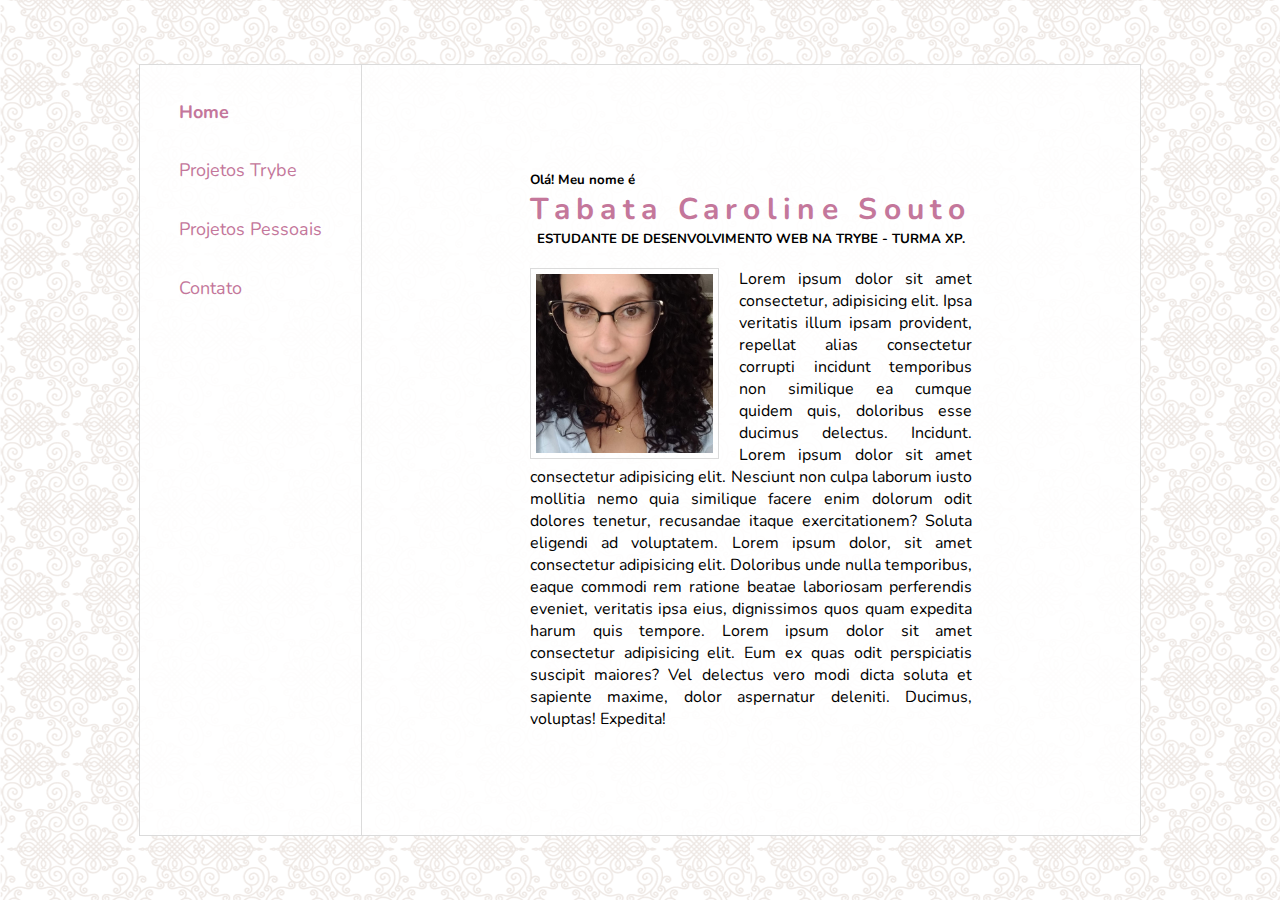
==== index.html @ bd57bc15 "renomeando arquivo home para index" ====
<!DOCTYPE html>
<html lang="pt-br">

  <head>

    <meta charset="UTF-8">
    <title>Meu Portifólio!</title>
    <link href="styles/style.css" rel="stylesheet" type="text/css">

    <link href="https://fonts.googleapis.com/css2?family=Nunito:ital,wght@0,200;0,300;0,400;0,500;0,600;0,700;0,800;0,900;1,200;1,300;1,400;1,500;1,600;1,700;1,800;1,900&display=swap" rel="stylesheet">

  </head>
    
  <body>

    <main id="all" class="content-all">

      <header id="menu">
        <ul id="list-menu" class="content-list">
          <li><a href="index.html"><strong>Home</strong></a></li>
          <li><a href="projetos-trybe.html">Projetos Trybe</a></li>
          <li><a href="projetos-pessoais.html">Projetos Pessoais</a></li>
          <li><a href="contato.html">Contato</a></li>
        </ul>
      </header>

      <section id="desc">
        <div id="container-texto">
          
          <div id="titulos">
            <h5>Olá! Meu nome é</h5>
            <h1>Tabata Caroline Souto</h1>
            <h5>Estudante de Desenvolvimento Web na Trybe - turma XP.</h5>
          </div>
          
          <div id="texto">
            <img id="img-tabata" src="./imagens/tabata.jpeg" alt="Tabata Souto">
            <p>
              Lorem ipsum dolor sit amet consectetur, adipisicing elit. Ipsa veritatis illum ipsam provident, repellat alias consectetur corrupti incidunt temporibus non similique ea cumque quidem quis, doloribus esse ducimus delectus. Incidunt. Lorem ipsum dolor sit amet consectetur adipisicing elit. Nesciunt non culpa laborum iusto mollitia nemo quia similique facere enim dolorum odit dolores tenetur, recusandae itaque exercitationem? Soluta eligendi ad voluptatem. Lorem ipsum dolor, sit amet consectetur adipisicing elit. Doloribus unde nulla temporibus, eaque commodi rem ratione beatae laboriosam perferendis eveniet, veritatis ipsa eius, dignissimos quos quam expedita harum quis tempore. Lorem ipsum dolor sit amet consectetur adipisicing elit. Eum ex quas odit perspiciatis suscipit maiores? Vel delectus vero modi dicta soluta et sapiente maxime, dolor aspernatur deleniti. Ducimus, voluptas! Expedita!
            </p>
          </div>

        </div>
      </section>
    </main>

  </body>

</html>
---- styles/style.css ----
* {
  margin: 0;
  padding: 0;
}

body {
  display: flex;
  justify-content: center;
  min-height:100vh;
  background: url('../imagens/bg.png');
}

#all {
  display: flex;
  background-color: rgba(255, 255, 255, 0.897);
  border: solid 1px rgb(219, 219, 219);
  font-family: 'Nunito', sans-serif;
  max-width: 1000px;
  margin: 5%;
}

/* ESTILIZAÇÕES MENU */
#menu {
  display: flex;
  flex-direction: row;
  justify-content: center;
  flex-basis: 30%;
  border-right: solid 1px rgb(219, 219, 219);
  font-size: 18px;
}

#list-menu {
  display: flex;
  flex-direction: column;
  justify-content: space-evenly;
  list-style: none;
  max-height: 35%;
}

#list-menu > li > a {
  text-decoration: none;
  color: rgb(196, 119, 155);
}

/* ESTILIZAÇÕE HOME */
#desc {
  display: flex;
  justify-content: center;
  margin: 20px;
  flex-basis: 100%;
}

#container-texto {
  text-align: justify;
  flex-basis: 60%;
  align-self: center;
}

#titulos > h1 {
  text-align: center;
  font-size: 30px;
  letter-spacing: 6.3px;
  color: rgb(196, 119, 155);
}

#titulos > h5:nth-child(3) {
  text-transform: uppercase;
  text-align: center;

}

#texto {
  margin-top: 20px;
}

#img-tabata {
  max-width: 40%;
  border: solid 1px rgb(219, 219, 219);
  padding: 5px;
  float: left;
  margin: 0 20px 0 0;
}
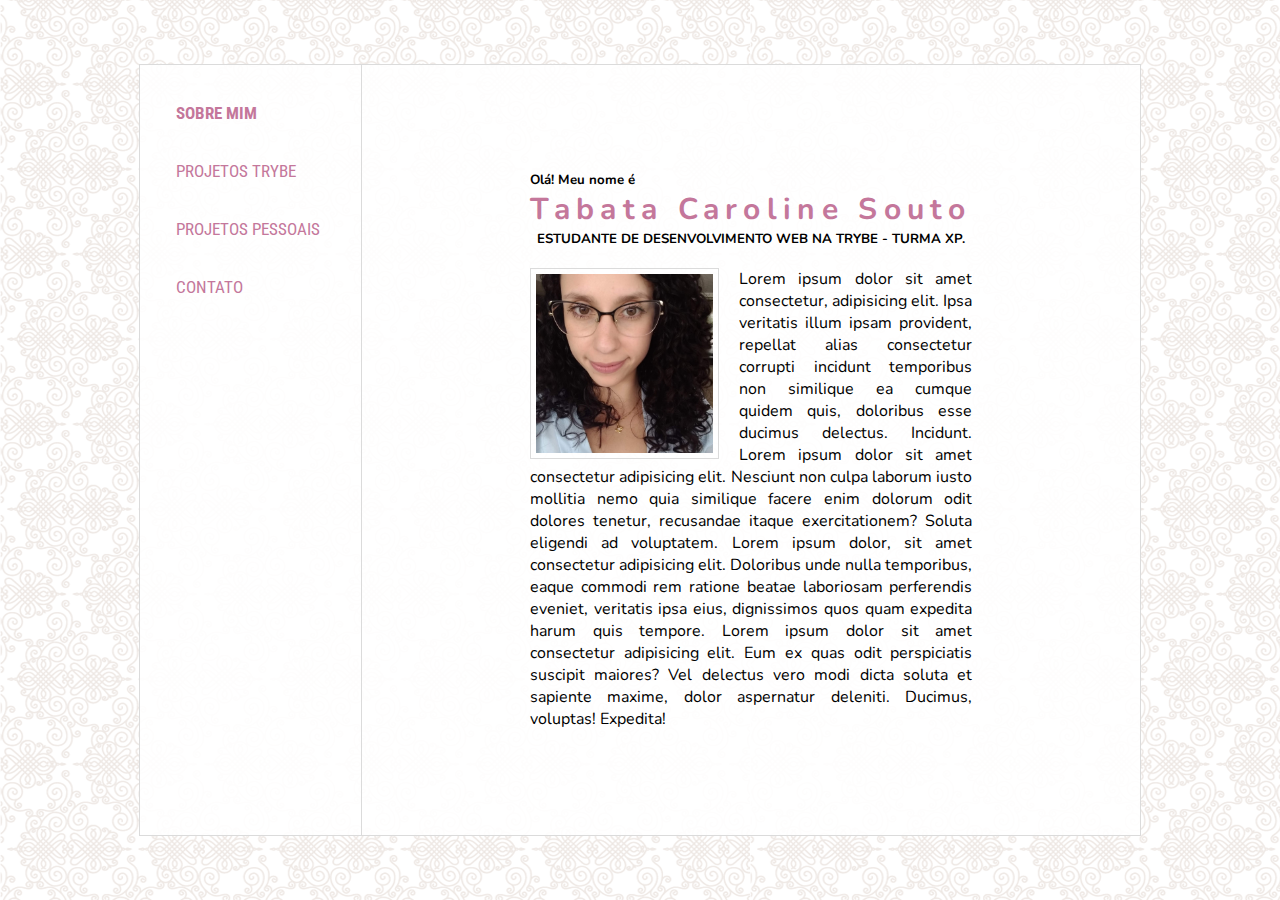
==== commit 17b0ec27: "alteraçao da font no menu" ====
--- a/index.html
+++ b/index.html
@@ -7,7 +7,7 @@
     <title>Meu Portifólio!</title>
     <link href="styles/style.css" rel="stylesheet" type="text/css">
 
-    <link href="https://fonts.googleapis.com/css2?family=Nunito:ital,wght@0,200;0,300;0,400;0,500;0,600;0,700;0,800;0,900;1,200;1,300;1,400;1,500;1,600;1,700;1,800;1,900&display=swap" rel="stylesheet">
+    <link href="https://fonts.googleapis.com/css2?family=Nunito:ital,wght@0,200;0,300;0,400;0,500;0,600;0,700;0,800;0,900;1,200;1,300;1,400;1,500;1,600;1,700;1,800;1,900&family=Roboto+Condensed:ital,wght@0,300;0,400;0,700;1,300;1,400;1,700&display=swap" rel="stylesheet">
 
   </head>
     
@@ -17,7 +17,7 @@
 
       <header id="menu">
         <ul id="list-menu" class="content-list">
-          <li><a href="index.html"><strong>Home</strong></a></li>
+          <li><a href="index.html"><strong>Sobre Mim</strong></a></li>
           <li><a href="projetos-trybe.html">Projetos Trybe</a></li>
           <li><a href="projetos-pessoais.html">Projetos Pessoais</a></li>
           <li><a href="contato.html">Contato</a></li>
--- a/styles/style.css
+++ b/styles/style.css
@@ -23,10 +23,11 @@
 #menu {
   display: flex;
   flex-direction: row;
-  justify-content: center;
   flex-basis: 30%;
   border-right: solid 1px rgb(219, 219, 219);
-  font-size: 18px;
+  font-family: 'Roboto Condensed', sans-serif;
+  font-size: 17px;
+  text-transform: uppercase;
 }
 
 #list-menu {
@@ -34,6 +35,7 @@
   flex-direction: column;
   justify-content: space-evenly;
   list-style: none;
+  padding: 0 36px;
   max-height: 35%;
 }
 
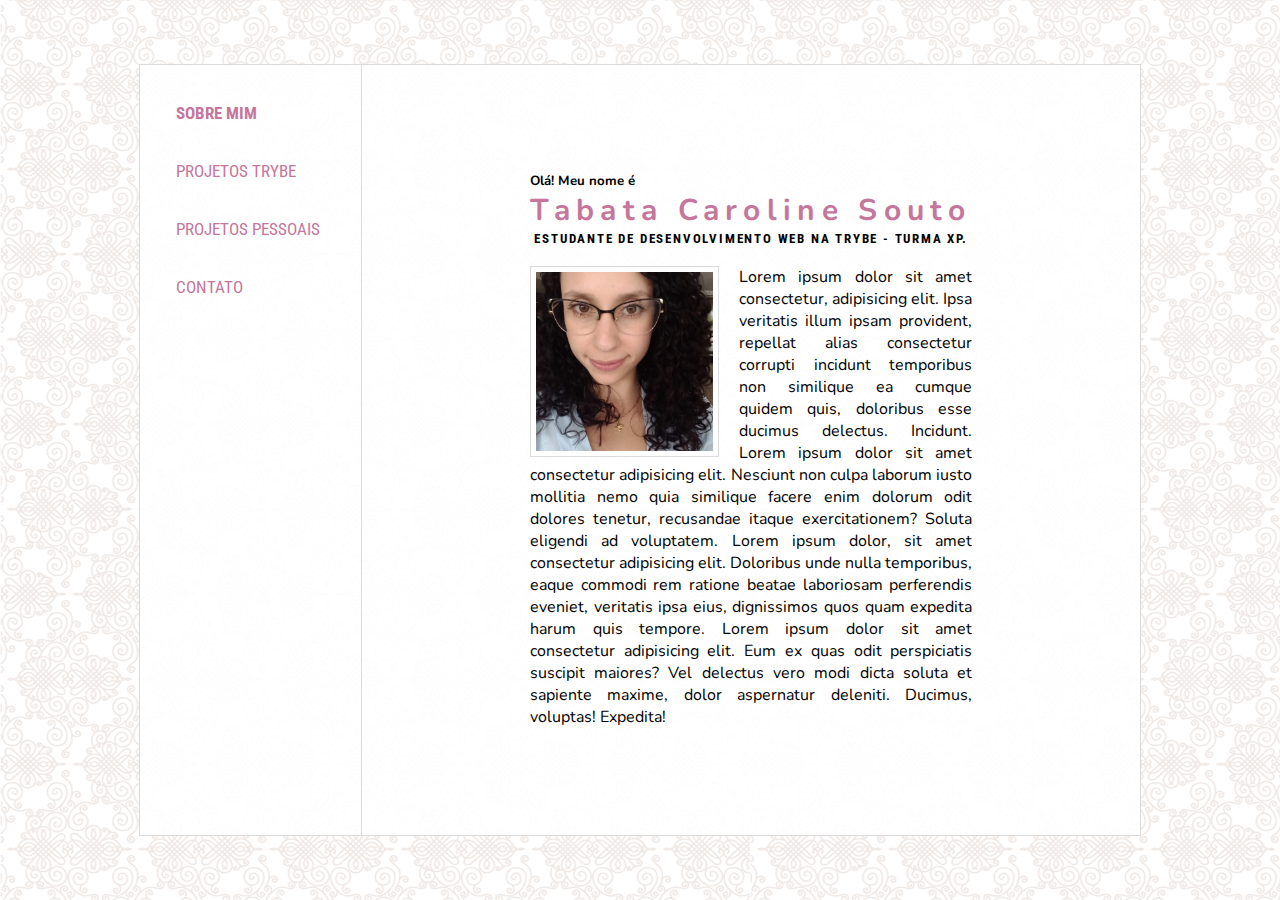
==== commit 0763589e: "corrigindo title pagina" ====
--- a/index.html
+++ b/index.html
@@ -4,7 +4,7 @@
   <head>
 
     <meta charset="UTF-8">
-    <title>Meu Portifólio!</title>
+    <title>Meu Portfólio</title>
     <link href="styles/style.css" rel="stylesheet" type="text/css">
 
     <link href="https://fonts.googleapis.com/css2?family=Nunito:ital,wght@0,200;0,300;0,400;0,500;0,600;0,700;0,800;0,900;1,200;1,300;1,400;1,500;1,600;1,700;1,800;1,900&family=Roboto+Condensed:ital,wght@0,300;0,400;0,700;1,300;1,400;1,700&display=swap" rel="stylesheet">
--- a/styles/style.css
+++ b/styles/style.css
@@ -68,7 +68,8 @@
 #titulos > h5:nth-child(3) {
   text-transform: uppercase;
   text-align: center;
-
+  font-family: 'Roboto Condensed', sans-serif;
+  letter-spacing: 1.8px;
 }
 
 #texto {
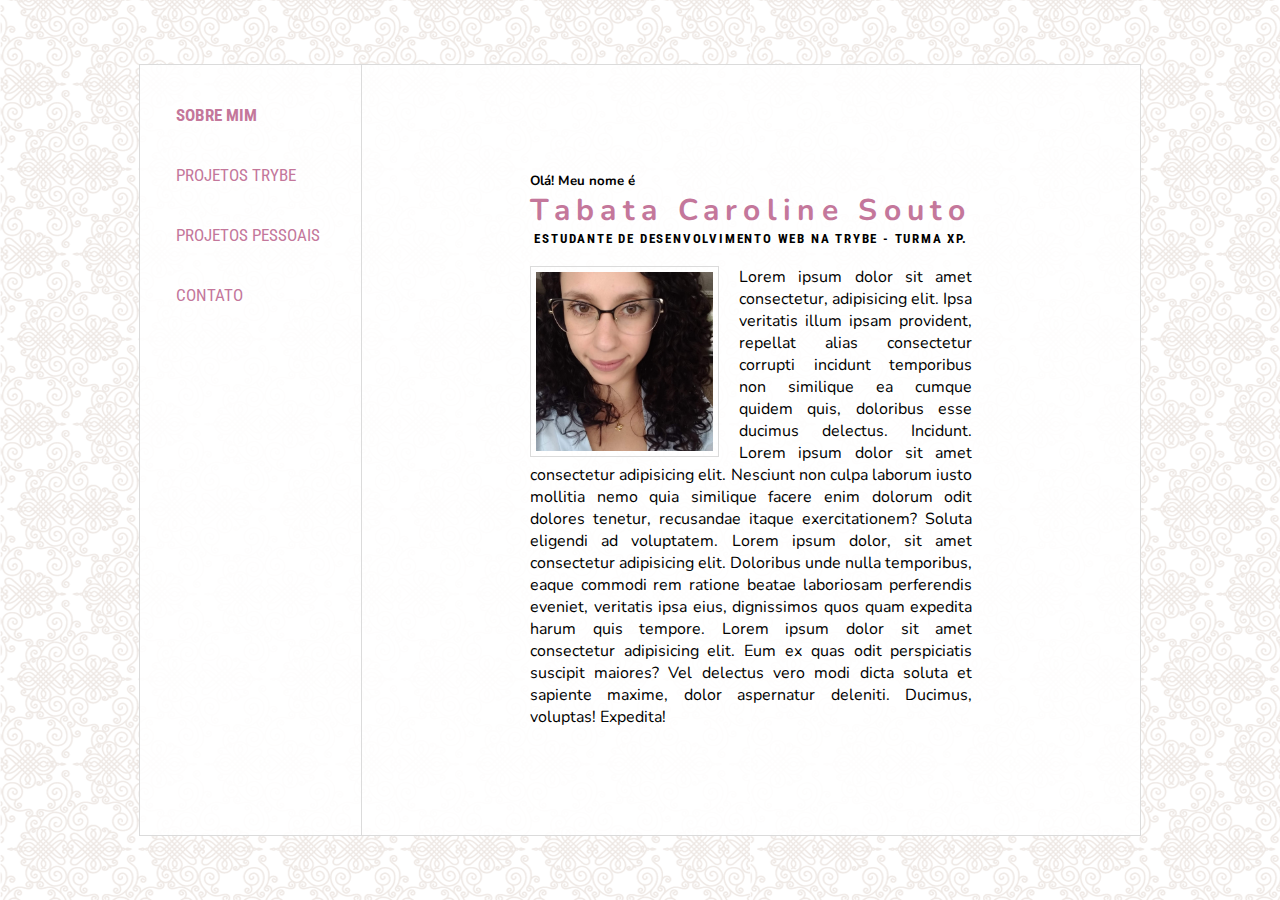
==== commit 2223b8f4: "pagina de contato quase finalizada" ====
--- a/index.html
+++ b/index.html
@@ -5,14 +5,13 @@
 
     <meta charset="UTF-8">
     <title>Meu Portfólio</title>
-    <link href="styles/style.css" rel="stylesheet" type="text/css">
+    <link href="styles/style-index.css" rel="stylesheet" type="text/css">
 
     <link href="https://fonts.googleapis.com/css2?family=Nunito:ital,wght@0,200;0,300;0,400;0,500;0,600;0,700;0,800;0,900;1,200;1,300;1,400;1,500;1,600;1,700;1,800;1,900&family=Roboto+Condensed:ital,wght@0,300;0,400;0,700;1,300;1,400;1,700&display=swap" rel="stylesheet">
 
   </head>
     
   <body>
-
     <main id="all" class="content-all">
 
       <header id="menu">
@@ -42,8 +41,8 @@
 
         </div>
       </section>
+
     </main>
-
   </body>
 
 </html>--- a/styles/style-index.css
+++ b/styles/style-index.css
@@ -0,0 +1,86 @@
+* {
+  margin: 0;
+  padding: 0;
+}
+
+body {
+  display: flex;
+  justify-content: center;
+  min-height:100vh;
+  max-height: 50vh;
+  background: url('../imagens/bg.png');
+}
+
+#all {
+  display: flex;
+  background-color: rgba(255, 255, 255, 0.897);
+  border: solid 1px rgb(219, 219, 219);
+  font-family: 'Nunito', sans-serif;
+  max-width: 1000px;
+  margin: 5%;
+}
+
+/* ESTILIZAÇÕES MENU */
+#menu {
+  display: flex;
+  flex-direction: row;
+  flex-basis: 30%;
+  border-right: solid 1px rgb(219, 219, 219);
+  font-family: 'Roboto Condensed', sans-serif;
+  font-size: 17px;
+  text-transform: uppercase;
+}
+
+#list-menu {
+  display: flex;
+  flex-direction: column;
+  justify-content: space-evenly;
+  list-style: none;
+  padding: 0 36px;
+  height: 280px;
+}
+
+#list-menu > li > a {
+  text-decoration: none;
+  color: rgb(196, 119, 155);
+}
+
+/* ESTILIZAÇÕE SOBRE MIM */
+#desc {
+  display: flex;
+  justify-content: center;
+  margin: 20px;
+  flex-basis: 100%;
+}
+
+#container-texto {
+  text-align: justify;
+  flex-basis: 60%;
+  align-self: center;
+}
+
+#titulos > h1 {
+  text-align: center;
+  font-size: 30px;
+  letter-spacing: 6.3px;
+  color: rgb(196, 119, 155);
+}
+
+#titulos > h5:nth-child(3) {
+  text-transform: uppercase;
+  text-align: center;
+  font-family: 'Roboto Condensed', sans-serif;
+  letter-spacing: 1.8px;
+}
+
+#texto {
+  margin-top: 20px;
+}
+
+#img-tabata {
+  max-width: 40%;
+  border: solid 1px rgb(219, 219, 219);
+  padding: 5px;
+  float: left;
+  margin: 0 20px 0 0;
+}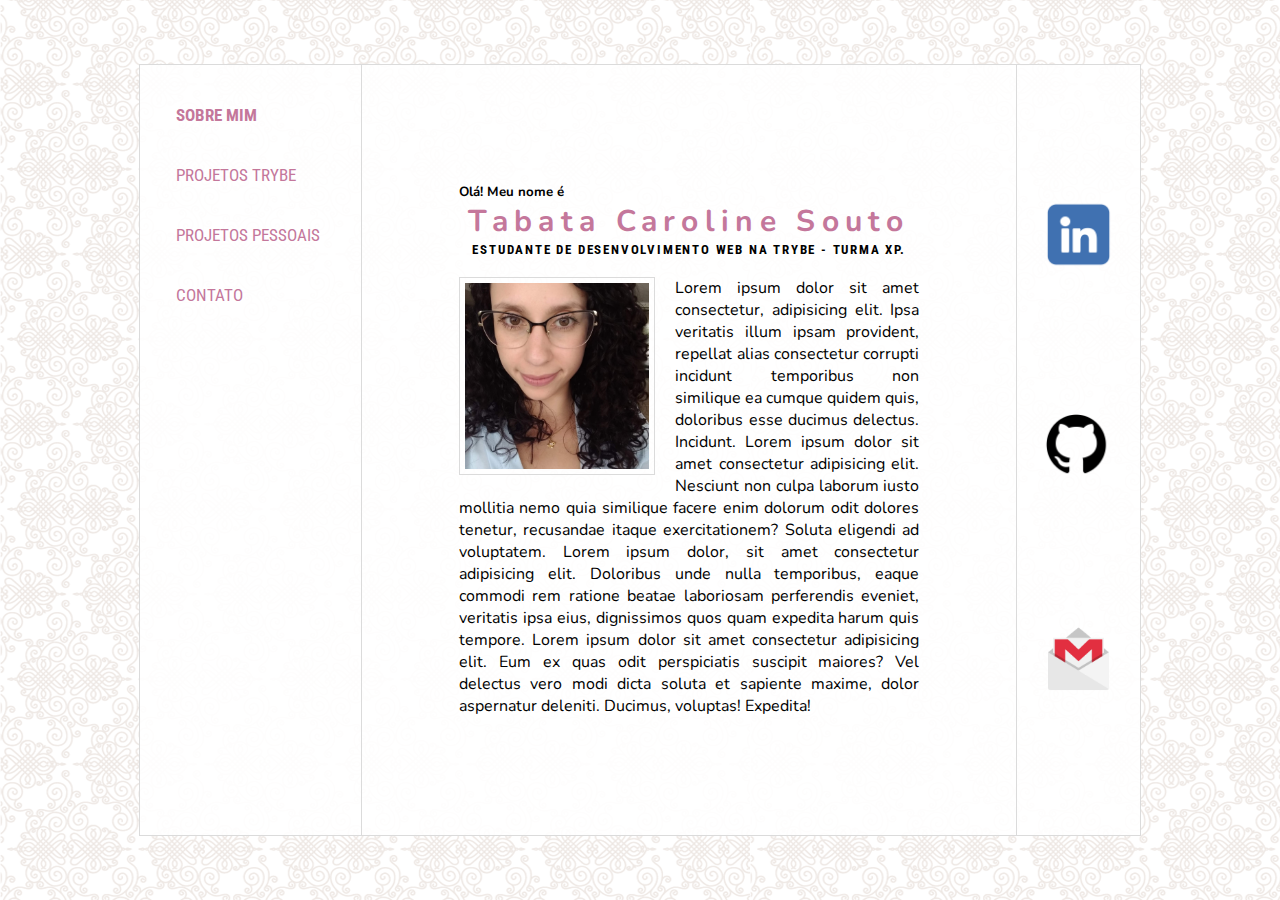
==== commit 9687b51e: "Paginas Projeto Trybe e Pessoais, e Contato: finalizadas" ====
--- a/index.html
+++ b/index.html
@@ -42,6 +42,14 @@
         </div>
       </section>
 
+      <section id="social-networks">
+        <nav>
+          <a href="https://www.linkedin.com/in/tabatasouto/"><img src="./imagens/linkedin.png" alt="Linkedin" ></a>
+          <a href="https://github.com/TabataSouto"><img src="./imagens/github.png" alt="github"></a>
+          <a href="contato.html"><img src="./imagens/gmail.png" alt="email"></a>
+        </nav>
+      </section>
+
     </main>
   </body>
 
--- a/styles/style-index.css
+++ b/styles/style-index.css
@@ -24,7 +24,7 @@
 #menu {
   display: flex;
   flex-direction: row;
-  flex-basis: 30%;
+  flex-basis: 36%;
   border-right: solid 1px rgb(219, 219, 219);
   font-family: 'Roboto Condensed', sans-serif;
   font-size: 17px;
@@ -55,7 +55,7 @@
 
 #container-texto {
   text-align: justify;
-  flex-basis: 60%;
+  flex-basis: 75%;
   align-self: center;
 }
 
@@ -83,4 +83,21 @@
   padding: 5px;
   float: left;
   margin: 0 20px 0 0;
+}
+
+#social-networks {
+  flex-basis: 20%;
+  border-left: solid 1px rgb(219, 219, 219);
+  text-align: center;
+}
+
+#social-networks > nav {
+  display: flex;
+  flex-direction: column;
+  justify-content: space-evenly;
+  height: 100%;
+}
+
+#social-networks > nav > a > img {
+  width: 60%;
 }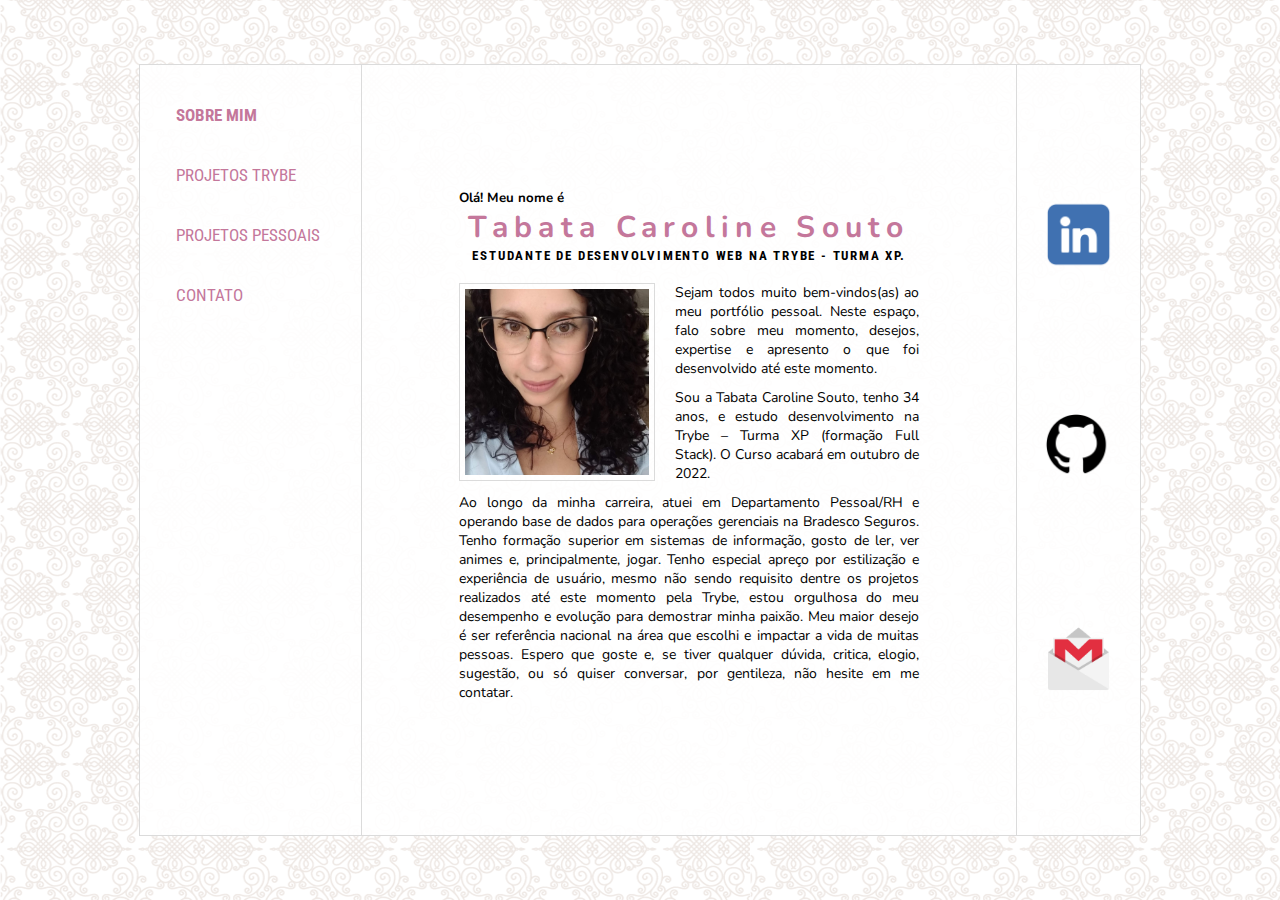
==== commit 7ee74073: "Porfolio Finalizado <3" ====
--- a/index.html
+++ b/index.html
@@ -4,7 +4,7 @@
   <head>
 
     <meta charset="UTF-8">
-    <title>Meu Portfólio</title>
+    <title>Bem-vindos(as)</title>
     <link href="styles/style-index.css" rel="stylesheet" type="text/css">
 
     <link href="https://fonts.googleapis.com/css2?family=Nunito:ital,wght@0,200;0,300;0,400;0,500;0,600;0,700;0,800;0,900;1,200;1,300;1,400;1,500;1,600;1,700;1,800;1,900&family=Roboto+Condensed:ital,wght@0,300;0,400;0,700;1,300;1,400;1,700&display=swap" rel="stylesheet">
@@ -35,7 +35,13 @@
           <div id="texto">
             <img id="img-tabata" src="./imagens/tabata.jpeg" alt="Tabata Souto">
             <p>
-              Lorem ipsum dolor sit amet consectetur, adipisicing elit. Ipsa veritatis illum ipsam provident, repellat alias consectetur corrupti incidunt temporibus non similique ea cumque quidem quis, doloribus esse ducimus delectus. Incidunt. Lorem ipsum dolor sit amet consectetur adipisicing elit. Nesciunt non culpa laborum iusto mollitia nemo quia similique facere enim dolorum odit dolores tenetur, recusandae itaque exercitationem? Soluta eligendi ad voluptatem. Lorem ipsum dolor, sit amet consectetur adipisicing elit. Doloribus unde nulla temporibus, eaque commodi rem ratione beatae laboriosam perferendis eveniet, veritatis ipsa eius, dignissimos quos quam expedita harum quis tempore. Lorem ipsum dolor sit amet consectetur adipisicing elit. Eum ex quas odit perspiciatis suscipit maiores? Vel delectus vero modi dicta soluta et sapiente maxime, dolor aspernatur deleniti. Ducimus, voluptas! Expedita!
+              Sejam todos muito bem-vindos(as) ao meu portfólio pessoal. Neste espaço, falo sobre meu momento, desejos, expertise e apresento o que foi desenvolvido até este momento.
+            </p>
+            <p>
+              Sou a Tabata Caroline Souto, tenho <span class="idade"></span> anos, e estudo desenvolvimento na Trybe – Turma XP (formação Full Stack). O Curso acabará em outubro de 2022.
+            </p>
+            <p>
+              Ao longo da minha carreira, atuei em Departamento Pessoal/RH e operando base de dados para operações gerenciais na Bradesco Seguros. Tenho formação superior em sistemas de informação, gosto de ler, ver animes e, principalmente, jogar. Tenho especial apreço por estilização e experiência de usuário, mesmo não sendo requisito dentre os projetos realizados até este momento pela Trybe, estou orgulhosa do meu desempenho e evolução para demostrar minha paixão. Meu maior desejo é ser referência nacional na área que escolhi e impactar a vida de muitas pessoas. Espero que goste e, se tiver qualquer dúvida, critica, elogio, sugestão, ou só quiser conversar, por gentileza, não hesite em me contatar.
             </p>
           </div>
 
@@ -51,6 +57,8 @@
       </section>
 
     </main>
+
+    <script src="script.js"></script>
   </body>
 
 </html>--- a/styles/style-index.css
+++ b/styles/style-index.css
@@ -9,6 +9,11 @@
   min-height:100vh;
   max-height: 50vh;
   background: url('../imagens/bg.png');
+}
+
+#texto > p {
+  font-size: 14px;
+  margin-bottom: 10px;
 }
 
 #all {
